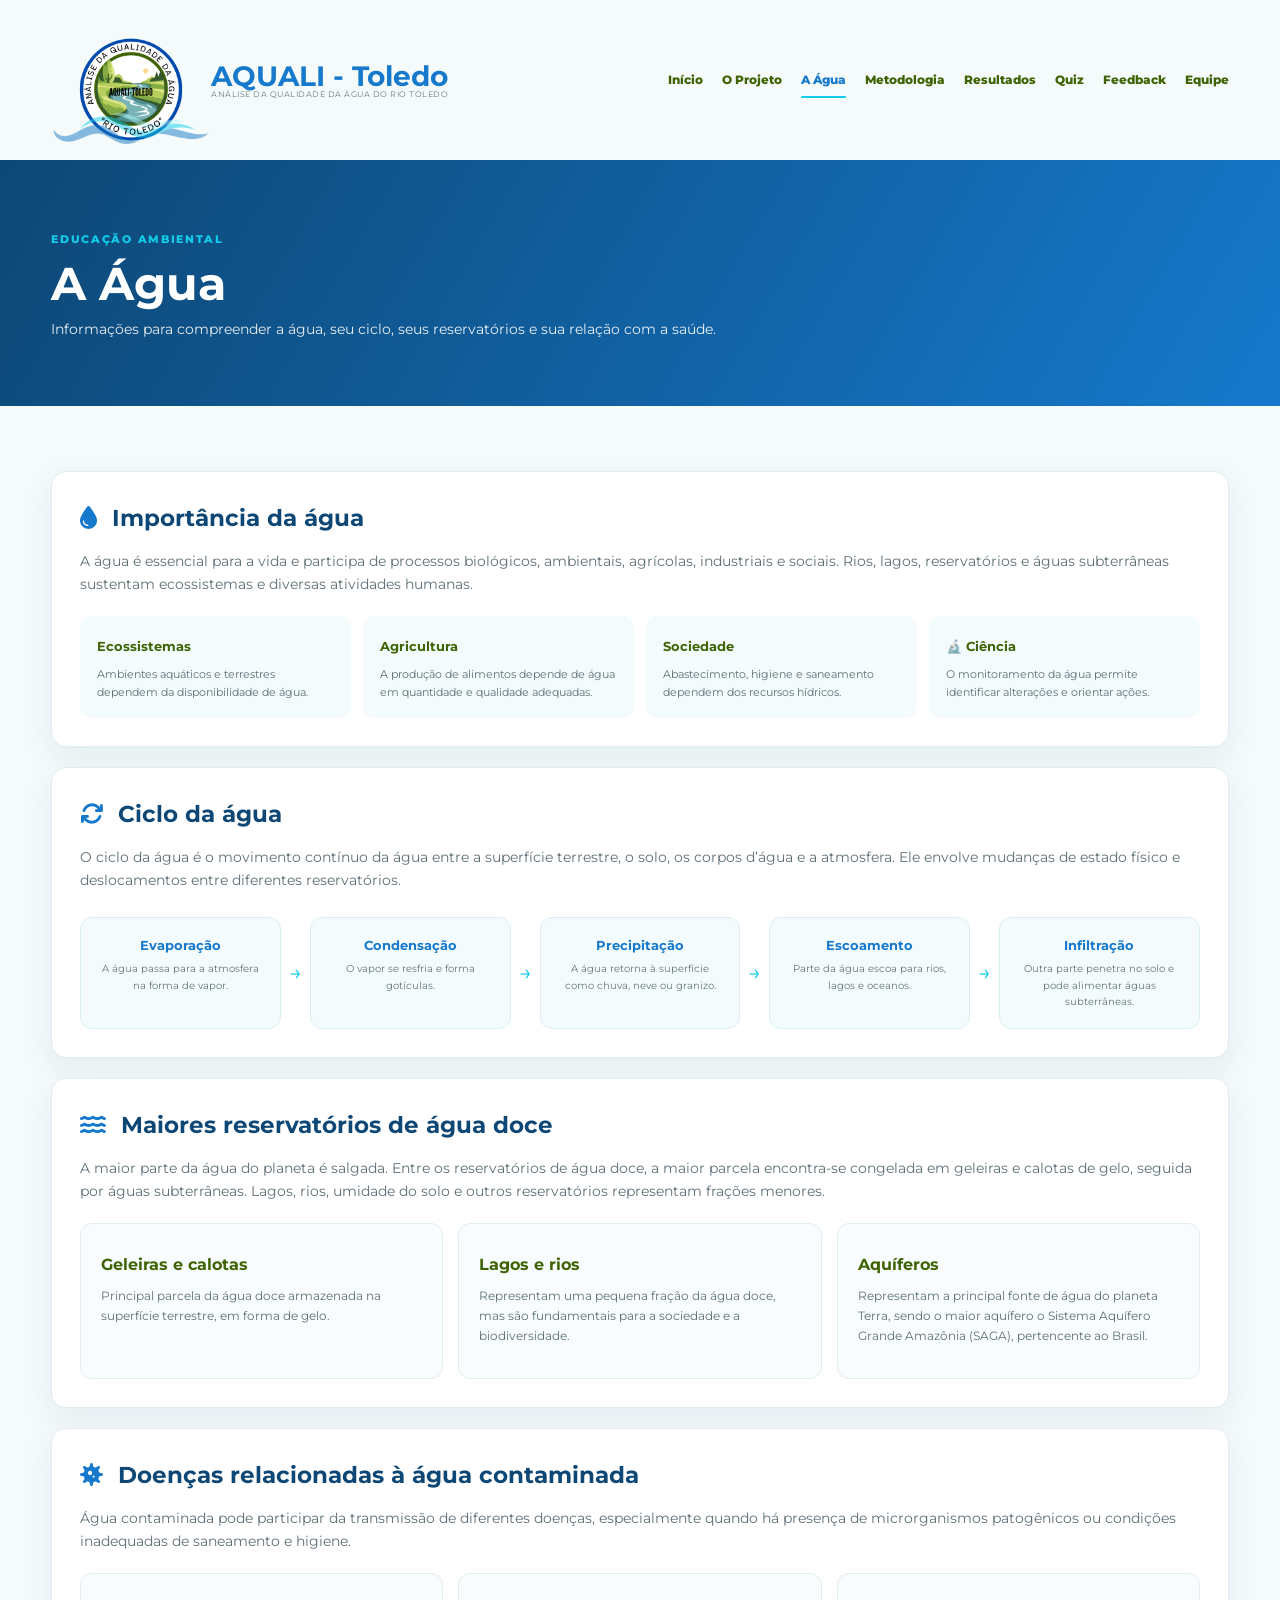
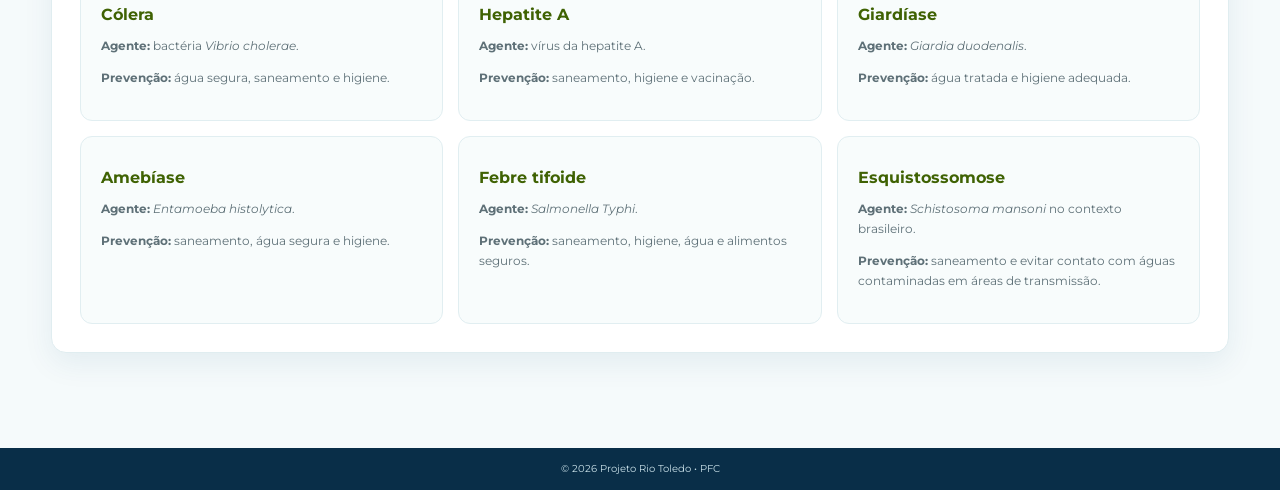
==== agua.html @ f603f65a "chore: Arquivos iniciais" ====
<!DOCTYPE html>
<html lang="pt-BR">
<head>
<meta charset="UTF-8"><meta name="viewport" content="width=device-width, initial-scale=1.0">
<title>A Água | Rio Toledo</title><link rel="stylesheet" href="css/style.css">
<link rel="stylesheet" href="https://cdnjs.cloudflare.com/ajax/libs/font-awesome/6.5.2/css/all.min.css">
</head>
<body>
  <div class="container header-inner">
    <a class="brand" href="index.html" aria-label="Rio Toledo - início">
      <img src="img/AQUALI-TOLEDO (2).png" alt="Logo Rio Toledo" onerror="this.style.display='none'">
      <div class="brand-fallback">
        <strong>AQUALI - Toledo</strong>
        <small>Análise da Qualidade da Água do Rio Toledo</small>
      </div>
    </a>
<nav class="nav"><a href="index.html">Início</a><a href="projeto.html">O Projeto</a><a class="active" href="agua.html">A Água</a><a href="metodologia.html">Metodologia</a><a href="resultados.html">Resultados</a><a href="quiz.html">Quiz</a><a href="feedback.html">Feedback</a><a href="equipe.html">Equipe</a></nav>
</div></header>

<main>
<section class="page-hero"><div class="container"><span class="eyebrow">EDUCAÇÃO AMBIENTAL</span><h1>A Água</h1><p>Informações para compreender a água, seu ciclo, seus reservatórios e sua relação com a saúde.</p></div></section>

<section class="container section content-section">
<article class="content-card" id="importancia">
<h2><i class="fa-solid fa-droplet title-symbol"></i> Importância da água</h2>
<p>A água é essencial para a vida e participa de processos biológicos, ambientais, agrícolas, industriais e sociais. Rios, lagos, reservatórios e águas subterrâneas sustentam ecossistemas e diversas atividades humanas.</p>
<div class="mini-grid"><div><strong> Ecossistemas</strong><p>Ambientes aquáticos e terrestres dependem da disponibilidade de água.</p></div><div><strong> Agricultura</strong><p>A produção de alimentos depende de água em quantidade e qualidade adequadas.</p></div><div><strong> Sociedade</strong><p>Abastecimento, higiene e saneamento dependem dos recursos hídricos.</p></div><div><strong>🔬 Ciência</strong><p>O monitoramento da água permite identificar alterações e orientar ações.</p></div></div>
</article>

<article class="content-card" id="ciclo">
<h2><i class="fa-solid fa-arrows-rotate title-symbol"></i> Ciclo da água</h2>
<p>O ciclo da água é o movimento contínuo da água entre a superfície terrestre, o solo, os corpos d’água e a atmosfera. Ele envolve mudanças de estado físico e deslocamentos entre diferentes reservatórios.</p>
<div class="water-cycle">
<div class="cycle-step"><b>Evaporação</b><small>A água passa para a atmosfera na forma de vapor.</small></div>
<div class="cycle-arrow">→</div>
<div class="cycle-step"><b>Condensação</b><small>O vapor se resfria e forma gotículas.</small></div>
<div class="cycle-arrow">→</div>
<div class="cycle-step"><b>Precipitação</b><small>A água retorna à superfície como chuva, neve ou granizo.</small></div>
<div class="cycle-arrow">→</div>
<div class="cycle-step"><b>Escoamento</b><small>Parte da água escoa para rios, lagos e oceanos.</small></div>
<div class="cycle-arrow">→</div>
<div class="cycle-step"><b>Infiltração</b><small>Outra parte penetra no solo e pode alimentar águas subterrâneas.</small></div>
</div>
</article>

<article class="content-card" id="reservatorios">
<h2><i class="fa-solid fa-water title-symbol"></i> Maiores reservatórios de água doce</h2>
<p>A maior parte da água do planeta é salgada. Entre os reservatórios de água doce, a maior parcela encontra-se congelada em geleiras e calotas de gelo, seguida por águas subterrâneas. Lagos, rios, umidade do solo e outros reservatórios representam frações menores.</p>
<div class="reservoir-grid">
<div class="reservoir"><div class="reservoir-icon"></div><h3>Geleiras e calotas</h3><p>Principal parcela da água doce armazenada na superfície terrestre, em forma de gelo.</p></div>
<div class="reservoir"><div class="reservoir-icon"></div><h3>Lagos e rios</h3><p>Representam uma pequena fração da água doce, mas são fundamentais para a sociedade e a biodiversidade.</p></div>
<div class="reservoir"><div class="reservoir-icon"></div><h3>Aquíferos</h3><p>Representam a principal fonte de água do planeta Terra, sendo o maior aquífero o Sistema Aquífero Grande Amazônia (SAGA), pertencente ao Brasil.</p></div>
</div>
</article>

<article class="content-card" id="doencas">
<h2><i class="fa-solid fa-virus title-symbol"></i> Doenças relacionadas à água contaminada</h2>
<p>Água contaminada pode participar da transmissão de diferentes doenças, especialmente quando há presença de microrganismos patogênicos ou condições inadequadas de saneamento e higiene.</p>
<div class="disease-grid">
<div class="disease"><h3>Cólera</h3><p><b>Agente:</b> bactéria <i>Vibrio cholerae</i>.</p><p><b>Prevenção:</b> água segura, saneamento e higiene.</p></div>
<div class="disease"><h3>Hepatite A</h3><p><b>Agente:</b> vírus da hepatite A.</p><p><b>Prevenção:</b> saneamento, higiene e vacinação.</p></div>
<div class="disease"><h3>Giardíase</h3><p><b>Agente:</b> <i>Giardia duodenalis</i>.</p><p><b>Prevenção:</b> água tratada e higiene adequada.</p></div>
<div class="disease"><h3>Amebíase</h3><p><b>Agente:</b> <i>Entamoeba histolytica</i>.</p><p><b>Prevenção:</b> saneamento, água segura e higiene.</p></div>
<div class="disease"><h3>Febre tifoide</h3><p><b>Agente:</b> <i>Salmonella Typhi</i>.</p><p><b>Prevenção:</b> saneamento, higiene, água e alimentos seguros.</p></div>
<div class="disease"><h3>Esquistossomose</h3><p><b>Agente:</b> <i>Schistosoma mansoni</i> no contexto brasileiro.</p><p><b>Prevenção:</b> saneamento e evitar contato com águas contaminadas em áreas de transmissão.</p></div>
</div>
</article>
</section>
</main>
<footer class="footer"><div class="footer-bottom">© 2026 Projeto Rio Toledo • PFC</div></footer>
<script src="js/script.js"></script>
</body>
</html>
---- css/style.css ----
@import url("https://fonts.googleapis.com/css2?family=Montserrat:wght@400;500;600;700;800&display=swap");

:root {
  --blue: #1679cc;
  --cyan: #11ccea;
  --light: #aef5fd;
  --green: #3f6203;
  --dark: #0d4775;
  --text: #263b44;
  --muted: #66777e;
  --bg: #f5fafb;
  --white: #fff;
  --shadow: 0 10px 30px rgba(13, 71, 117, 0.08);
}
* {
  box-sizing: border-box;
  margin: 0;
  padding: 0;
}
html {
  scroll-behavior: smooth;
}
body {
  font-family: Montserrat, Arial, sans-serif;
  color: var(--text);
  background: var(--bg);
  line-height: 1.65;
}
a {
  text-decoration: none;
  color: inherit;
}
button,
input,
textarea {
  font: inherit;
}
img {
  max-width: 100%;
  display: block;
}
.container {
  width: min(1180px, 92%);
  margin: auto;
}
.header {
  position: sticky;
  top: 0;
  z-index: 1000;
  background: rgba(255, 255, 255, 0.97);
  backdrop-filter: blur(10px);
  border-bottom: 1px solid #e2edf0;
}
.header-inner {
  min-height: 150px;
  display: flex;
  align-items: center;
  gap: 25px;
}
.brand {
  display: flex;
  align-items: center;
  min-width: 280px;
  color: var(--dark);
}
.brand img {
  width: 160px;
  max-height: 170px;
  object-fit: contain;
}
.brand-fallback {
  display: flex;
  flex-direction: column;
  line-height: 1;
}
.brand-pfc {
  font-size: 10px;
  color: var(--green);
  font-weight: 800;
}
.brand-fallback strong {
  font-size: 28px;
  color: var(--blue);
}
.brand-fallback small {
  font-size: 8px;
  text-transform: uppercase;
  color: #6a7a80;
  letter-spacing: 0.5px;
}
.nav {
  margin-left: auto;
  display: flex;
  gap: 19px;
  align-items: center;
}
.nav a {
  font-size: 12px;
  font-weight: 800;
  color: var(--green);
  padding: 8px 0;
  position: relative;
}
.nav a:hover,
.nav a.active {
  color: var(--blue);
}
.nav a.active:after {
  content: "";
  position: absolute;
  left: 0;
  right: 0;
  bottom: 0;
  height: 2px;
  background: var(--cyan);
  border-radius: 4px;
}
.menu-toggle {
  display: none;
  margin-left: auto;
  border: 0;
  background: var(--light);
  color: var(--blue);
  width: 42px;
  height: 42px;
  border-radius: 10px;
  cursor: pointer;
}
.hero {
  min-height: 570px;
  position: relative;
  background: url("../img/rio-toledo.jpg") center/cover no-repeat;
  overflow: hidden;
}
.hero-overlay {
  position: absolute;
  inset: 0;
  background: linear-gradient(
    90deg,
    rgba(22, 121, 204),
    rgba(7, 75, 105, 0.52),
    rgba(10, 60, 75, 0.12)
  );
}
.hero:after {
  content: "";
  position: absolute;
  left: -5%;
  bottom: -80px;
  width: 110%;
  height: 135px;
  background: var(--bg);
  border-radius: 50% 50% 0 0;
}
.hero-inner {
  min-height: 570px;
  position: relative;
  z-index: 2;
  display: flex;
  align-items: center;
  justify-content: space-between;
  gap: 30px;
}
.hero-copy {
  max-width: 670px;
  color: #fff;
}
.eyebrow {
  display: inline-block;
  font-size: 11px;
  font-weight: 800;
  letter-spacing: 1.7px;
  color: var(--cyan);
}
.hero-copy h1 {
  font-size: 50px;
  line-height: 1.08;
  margin: 14px 0 18px;
}
.hero-copy h1 em {
  display: block;
  color: var(--cyan);
  font-size: 70px;
  font-style: italic;
}
.hero-copy p {
  font-size: 15px;
  max-width: 600px;
  margin-bottom: 25px;
}
.hero-actions {
  display: flex;
  gap: 12px;
  flex-wrap: wrap;
}
.btn {
  display: inline-flex;
  align-items: center;
  justify-content: center;
  gap: 9px;
  border: 0;
  border-radius: 25px;
  padding: 13px 20px;
  font-size: 12px;
  font-weight: 800;
  cursor: pointer;
  transition: 0.25s;
}
.btn:hover {
  transform: translateY(-2px);
}
.btn-primary {
  background: var(--blue);
  color: #fff;
}
.btn-green {
  background: var(--green);
  color: #fff;
}
.btn-light {
  background: #fff;
  color: var(--dark);
}
.hero-badges {
  display: flex;
  gap: 12px;
}
.hero-badge {
  width: 125px;
  height: 150px;
  border: 1px solid rgba(255, 255, 255, 0.3);
  background: rgba(22, 121, 204, 0.55);
  backdrop-filter: blur(5px);
  border-radius: 70px 70px 35px 35px;
  color: #fff;
  display: flex;
  flex-direction: column;
  align-items: center;
  justify-content: center;
  text-align: center;
}
.hero-badge i {
  font-size: 25px;
  background: rgba(255, 255, 255, 0.16);
  width: 50px;
  height: 50px;
  border-radius: 50%;
  display: flex;
  align-items: center;
  justify-content: center;
  margin-bottom: 8px;
}
.hero-badge b {
  font-size: 11px;
}
.hero-badge span {
  font-size: 9px;
  opacity: 0.85;
}
.section {
  padding: 65px 0;
}
.section-heading {
  max-width: 760px;
  margin-bottom: 30px;
}
.section-heading h2,
.quiz-promo h2,
.feedback-promo h2 {
  font-size: 34px;
  color: var(--dark);
  line-height: 1.15;
  margin: 7px 0 10px;
}
.section-heading p,
.quiz-promo p,
.feedback-promo p {
  color: var(--muted);
  font-size: 14px;
}
.feature-grid {
  display: grid;
  grid-template-columns: repeat(4, 1fr);
  gap: 16px;
}
.feature-card {
  background: #fff;
  border: 1px solid #e0edf0;
  border-radius: 15px;
  padding: 25px 18px;
  box-shadow: var(--shadow);
  transition: 0.25s;
}
.feature-card:hover {
  transform: translateY(-5px);
  border-color: var(--cyan);
}
.icon-circle {
  width: 58px;
  height: 58px;
  border-radius: 50%;
  display: flex;
  align-items: center;
  justify-content: center;
  font-size: 23px;
  margin-bottom: 15px;
}
.icon-circle.blue {
  background: #e6f4ff;
  color: var(--blue);
}
.icon-circle.cyan {
  background: var(--light);
  color: var(--blue);
}
.icon-circle.green {
  background: #edf6df;
  color: var(--green);
}
.feature-card h3 {
  font-size: 15px;
  color: var(--green);
  margin-bottom: 8px;
}
.feature-card p {
  font-size: 12px;
  color: var(--muted);
  min-height: 60px;
}
.feature-card span {
  display: inline-block;
  margin-top: 12px;
  color: var(--blue);
  font-size: 11px;
  font-weight: 800;
}
.project-strip {
  background: linear-gradient(120deg, var(--dark), var(--blue));
  color: #fff;
  padding: 55px 0;
}
.strip-grid {
  display: grid;
  grid-template-columns: 2fr repeat(3, 1fr);
  gap: 20px;
  align-items: center;
}
.strip-grid h2 {
  font-size: 30px;
  line-height: 1.2;
  margin: 7px 0 12px;
}
.strip-grid p {
  font-size: 13px;
  opacity: 0.9;
  margin-bottom: 20px;
}
.strip-stat {
  text-align: center;
  padding: 20px;
  border-left: 1px solid rgba(255, 255, 255, 0.18);
}
.strip-stat i {
  display: block;
  font-size: 23px;
  color: var(--cyan);
  margin-bottom: 7px;
}
.strip-stat strong {
  display: block;
  font-size: 30px;
}
.strip-stat span {
  font-size: 11px;
  opacity: 0.85;
}
.quiz-promo,
.feedback-promo {
  display: flex;
  align-items: center;
  justify-content: space-between;
  gap: 25px;
}
.green-text {
  color: var(--green);
}
.feedback-promo {
  background: #fff;
  margin-top: 20px;
  margin-bottom: 65px;
  padding: 28px;
  border-radius: 18px;
  box-shadow: var(--shadow);
  border: 1px solid #e0edf0;
}
.feedback-art {
  width: 75px;
  height: 75px;
  flex: none;
  border-radius: 50%;
  background: var(--light);
  color: var(--blue);
  display: flex;
  align-items: center;
  justify-content: center;
  font-size: 28px;
}
.footer {
  background: #0b3858;
  color: #fff;
  margin-top: 30px;
}
.footer-grid {
  display: grid;
  grid-template-columns: 2fr 1fr 1fr;
  gap: 30px;
  padding: 45px 0;
}
.footer-grid strong {
  display: block;
  margin-bottom: 8px;
  color: var(--cyan);
}
.footer-grid p,
.footer-grid a {
  display: block;
  color: #d5e7ee;
  font-size: 12px;
  margin-bottom: 5px;
}
.footer-grid a:hover {
  color: #fff;
}
.footer-bottom {
  text-align: center;
  background: rgba(0, 0, 0, 0.18);
  padding: 13px;
  font-size: 10px;
  color: #c9e0e8;
}
.page-hero {
  background: linear-gradient(120deg, var(--dark), var(--blue));
  color: #fff;
  padding: 65px 0;
}
.page-hero h1 {
  font-size: 46px;
  line-height: 1.1;
  margin: 8px 0;
}
.page-hero p {
  max-width: 700px;
  font-size: 14px;
  opacity: 0.9;
}
.content-section {
  display: grid;
  gap: 20px;
}
.content-card {
  background: #fff;
  border: 1px solid #e0edf0;
  border-radius: 15px;
  padding: 28px;
  box-shadow: var(--shadow);
}
.content-card h2 {
  color: var(--dark);
  font-size: 23px;
  margin-bottom: 12px;
}
.content-card p {
  color: #5e7077;
  font-size: 14px;
  margin-bottom: 12px;
}
.content-card ul {
  color: #5e7077;
}
.title-symbol {
  color: var(--blue);
  margin-right: 8px;
}
.check-list {
  list-style: none;
  display: grid;
  gap: 9px;
  padding: 0;
}
.check-list li:before {
  content: "✓";
  color: var(--green);
  font-weight: 900;
  margin-right: 9px;
}
.mini-grid {
  display: grid;
  grid-template-columns: repeat(4, 1fr);
  gap: 12px;
  margin-top: 20px;
}
.mini-grid > div {
  background: #f3fbfc;
  padding: 17px;
  border-radius: 12px;
}
.mini-grid strong {
  color: var(--green);
  font-size: 13px;
}
.mini-grid p {
  font-size: 11px;
  margin: 5px 0 0;
}
.water-cycle {
  display: flex;
  align-items: stretch;
  gap: 8px;
  flex-wrap: wrap;
  margin-top: 25px;
}
.cycle-step {
  flex: 1 1 150px;
  background: #f3fbfc;
  border: 1px solid #d9eff4;
  border-radius: 12px;
  padding: 17px;
  text-align: center;
}
.cycle-step span {
  display: block;
  font-size: 28px;
  margin-bottom: 5px;
}
.cycle-step b {
  display: block;
  color: var(--blue);
  font-size: 13px;
}
.cycle-step small {
  display: block;
  color: var(--muted);
  font-size: 10px;
  margin-top: 5px;
}
.cycle-arrow {
  display: flex;
  align-items: center;
  color: var(--cyan);
  font-size: 22px;
}
.reservoir-grid,
.disease-grid {
  display: grid;
  grid-template-columns: repeat(3, 1fr);
  gap: 15px;
  margin-top: 20px;
}
.reservoir,
.disease {
  background: #f8fcfc;
  border: 1px solid #e1eef1;
  border-radius: 12px;
  padding: 20px;
}
.reservoir-icon {
  font-size: 32px;
}
.reservoir h3,
.disease h3 {
  color: var(--green);
  font-size: 16px;
  margin: 8px 0;
}
.reservoir p,
.disease p {
  font-size: 12px;
}
.timeline {
  display: grid;
  gap: 16px;
}
.timeline-item {
  display: grid;
  grid-template-columns: 58px 1fr;
  gap: 16px;
  align-items: start;
  padding: 20px;
  background: #fff;
  border: 1px solid #e0edf0;
  border-radius: 14px;
  box-shadow: var(--shadow);
}
.timeline-item > span {
  width: 48px;
  height: 48px;
  border-radius: 50%;
  display: flex;
  align-items: center;
  justify-content: center;
  background: var(--light);
  color: var(--blue);
  font-weight: 900;
}
.timeline-item h2 {
  font-size: 18px;
  color: var(--dark);
  margin-bottom: 4px;
}
.timeline-item p {
  font-size: 13px;
  color: var(--muted);
}
.notice {
  margin-top: 20px;
  background: #effbfe;
  border-left: 4px solid var(--cyan);
  padding: 15px;
  display: flex;
  gap: 12px;
}
.notice i {
  color: var(--blue);
  margin-top: 4px;
}
.notice p {
  font-size: 12px;
  color: #526870;
}
.result-cards {
  display: grid;
  grid-template-columns: repeat(3, 1fr);
  gap: 16px;
  margin-bottom: 25px;
}
.result-cards > div {
  text-align: center;
  background: #fff;
  border: 1px solid #e0edf0;
  padding: 25px;
  border-radius: 14px;
}
.result-cards i {
  display: block;
  color: var(--blue);
  font-size: 25px;
  margin-bottom: 8px;
}
.result-cards strong {
  display: block;
  color: var(--dark);
  font-size: 32px;
}
.result-cards span {
  font-size: 11px;
  color: var(--muted);
}
.placeholder-chart {
  min-height: 220px;
  border: 2px dashed #bfe6ef;
  border-radius: 15px;
  background: #f7fdfe;
  display: flex;
  flex-direction: column;
  align-items: center;
  justify-content: center;
  color: var(--muted);
  text-align: center;
  margin-top: 20px;
}
.placeholder-chart i {
  font-size: 38px;
  color: var(--cyan);
  margin-bottom: 8px;
}
.placeholder-chart h3 {
  color: var(--dark);
}
.team-grid {
  display: grid;
  grid-template-columns: repeat(3, 1fr);
  gap: 18px;
}
.person-card {
  text-align: center;
  background: #fff;
  border: 1px solid #e0edf0;
  border-radius: 15px;
  padding: 30px;
  box-shadow: var(--shadow);
}
.person-icon {
  width: 70px;
  height: 70px;
  border-radius: 50%;
  margin: 0 auto 14px;
  background: var(--light);
  color: var(--blue);
  display: flex;
  align-items: center;
  justify-content: center;
  font-size: 27px;
}
.person-card h3 {
  color: var(--dark);
  font-size: 16px;
}
.person-card p {
  font-size: 13px;
  color: var(--muted);
}
.person-card small {
  color: var(--green);
  font-weight: 700;
}
.feedback-layout {
  display: grid;
  grid-template-columns: 1fr 1fr;
  gap: 25px;
  padding: 55px 0;
}
.feedback-layout label {
  display: block;
  font-size: 12px;
  font-weight: 800;
  color: var(--green);
  margin: 14px 0 6px;
}
.feedback-layout input,
.feedback-layout textarea {
  width: 100%;
  border: 1px solid #d7e6ea;
  border-radius: 10px;
  padding: 13px;
  outline: none;
}
.feedback-layout textarea {
  min-height: 150px;
  resize: vertical;
}
.rating-input {
  display: flex;
  gap: 5px;
}
.rating-input button {
  border: 0;
  background: transparent;
  color: #c8d4d8;
  font-size: 34px;
  cursor: pointer;
}
.rating-input button.selected {
  color: #f2b63d;
}
.form-status {
  font-size: 12px;
  font-weight: 700;
  margin-top: 12px;
}
.form-status.success {
  color: var(--green);
}
.form-status.error {
  color: #b03b3b;
}
.rating-summary {
  text-align: center;
}
.big-rating {
  display: flex;
  align-items: end;
  justify-content: center;
  color: var(--blue);
  margin-top: 12px;
}
.big-rating strong {
  font-size: 50px;
  line-height: 1;
}
.big-rating span {
  margin-bottom: 7px;
}
.stars {
  color: #f2b63d;
  letter-spacing: 2px;
  font-size: 23px;
}
.feedback-list {
  display: grid;
  gap: 10px;
}
.feedback-item {
  background: #f7fbfc;
  border-radius: 10px;
  padding: 13px;
}
.feedback-item-top {
  display: flex;
  justify-content: space-between;
  gap: 10px;
}
.feedback-item strong {
  color: var(--dark);
  font-size: 12px;
}
.stars-small {
  color: #f2b63d;
  font-size: 12px;
}
.feedback-item p {
  font-size: 11px !important;
  margin: 5px 0 !important;
}
.feedback-item small {
  font-size: 9px;
  color: #8a999e;
}
.muted {
  color: var(--muted);
  font-size: 12px;
}

@media (max-width: 1050px) {
  .nav {
    gap: 12px;
  }
  .nav a {
    font-size: 10px;
  }
  .brand {
    min-width: 220px;
  }
  .brand img {
    width: 210px;
  }
  .hero-copy h1 {
    font-size: 42px;
  }
  .hero-copy h1 em {
    font-size: 58px;
  }
}
@media (max-width: 900px) {
  .header-inner {
    min-height: 76px;
  }
  .menu-toggle {
    display: block;
  }
  .nav {
    display: none;
    position: absolute;
    left: 0;
    right: 0;
    top: 76px;
    background: #fff;
    padding: 15px 4%;
    border-bottom: 1px solid #ddd;
    flex-direction: column;
    align-items: flex-start;
  }
  .nav.open {
    display: flex;
  }
  .brand {
    min-width: auto;
  }
  .brand img {
    width: 190px;
  }
  .brand-fallback strong {
    font-size: 23px;
  }
  .hero-inner {
    min-height: 570px;
    align-items: flex-start;
    padding-top: 100px;
  }
  .hero-badges {
    display: none;
  }
  .feature-grid {
    grid-template-columns: repeat(2, 1fr);
  }
  .strip-grid {
    grid-template-columns: 1fr 1fr;
  }
  .strip-grid > div:first-child {
    grid-column: 1/-1;
  }
  .mini-grid {
    grid-template-columns: repeat(2, 1fr);
  }
  .reservoir-grid,
  .disease-grid {
    grid-template-columns: 1fr 1fr;
  }
  .team-grid {
    grid-template-columns: 1fr 1fr;
  }
  .feedback-layout {
    grid-template-columns: 1fr;
  }
}
@media (max-width: 600px) {
  .container {
    width: 92%;
  }
  .brand img {
    width: 170px;
  }
  .brand-fallback {
    display: none;
  }
  .hero-copy h1 {
    font-size: 35px;
  }
  .hero-copy h1 em {
    font-size: 47px;
  }
  .hero-copy p {
    font-size: 13px;
  }
  .section {
    padding: 45px 0;
  }
  .section-heading h2,
  .quiz-promo h2,
  .feedback-promo h2 {
    font-size: 28px;
  }
  .feature-grid,
  .strip-grid,
  .mini-grid,
  .reservoir-grid,
  .disease-grid,
  .result-cards,
  .team-grid {
    grid-template-columns: 1fr;
  }
  .quiz-promo,
  .feedback-promo {
    align-items: flex-start;
    flex-direction: column;
  }
  .page-hero h1 {
    font-size: 38px;
  }
  .content-card {
    padding: 20px;
  }
  .cycle-arrow {
    display: none;
  }
  .feedback-item-top {
    flex-direction: column;
    gap: 3px;
  }
  .footer-grid {
    grid-template-columns: 1fr;
  }
}
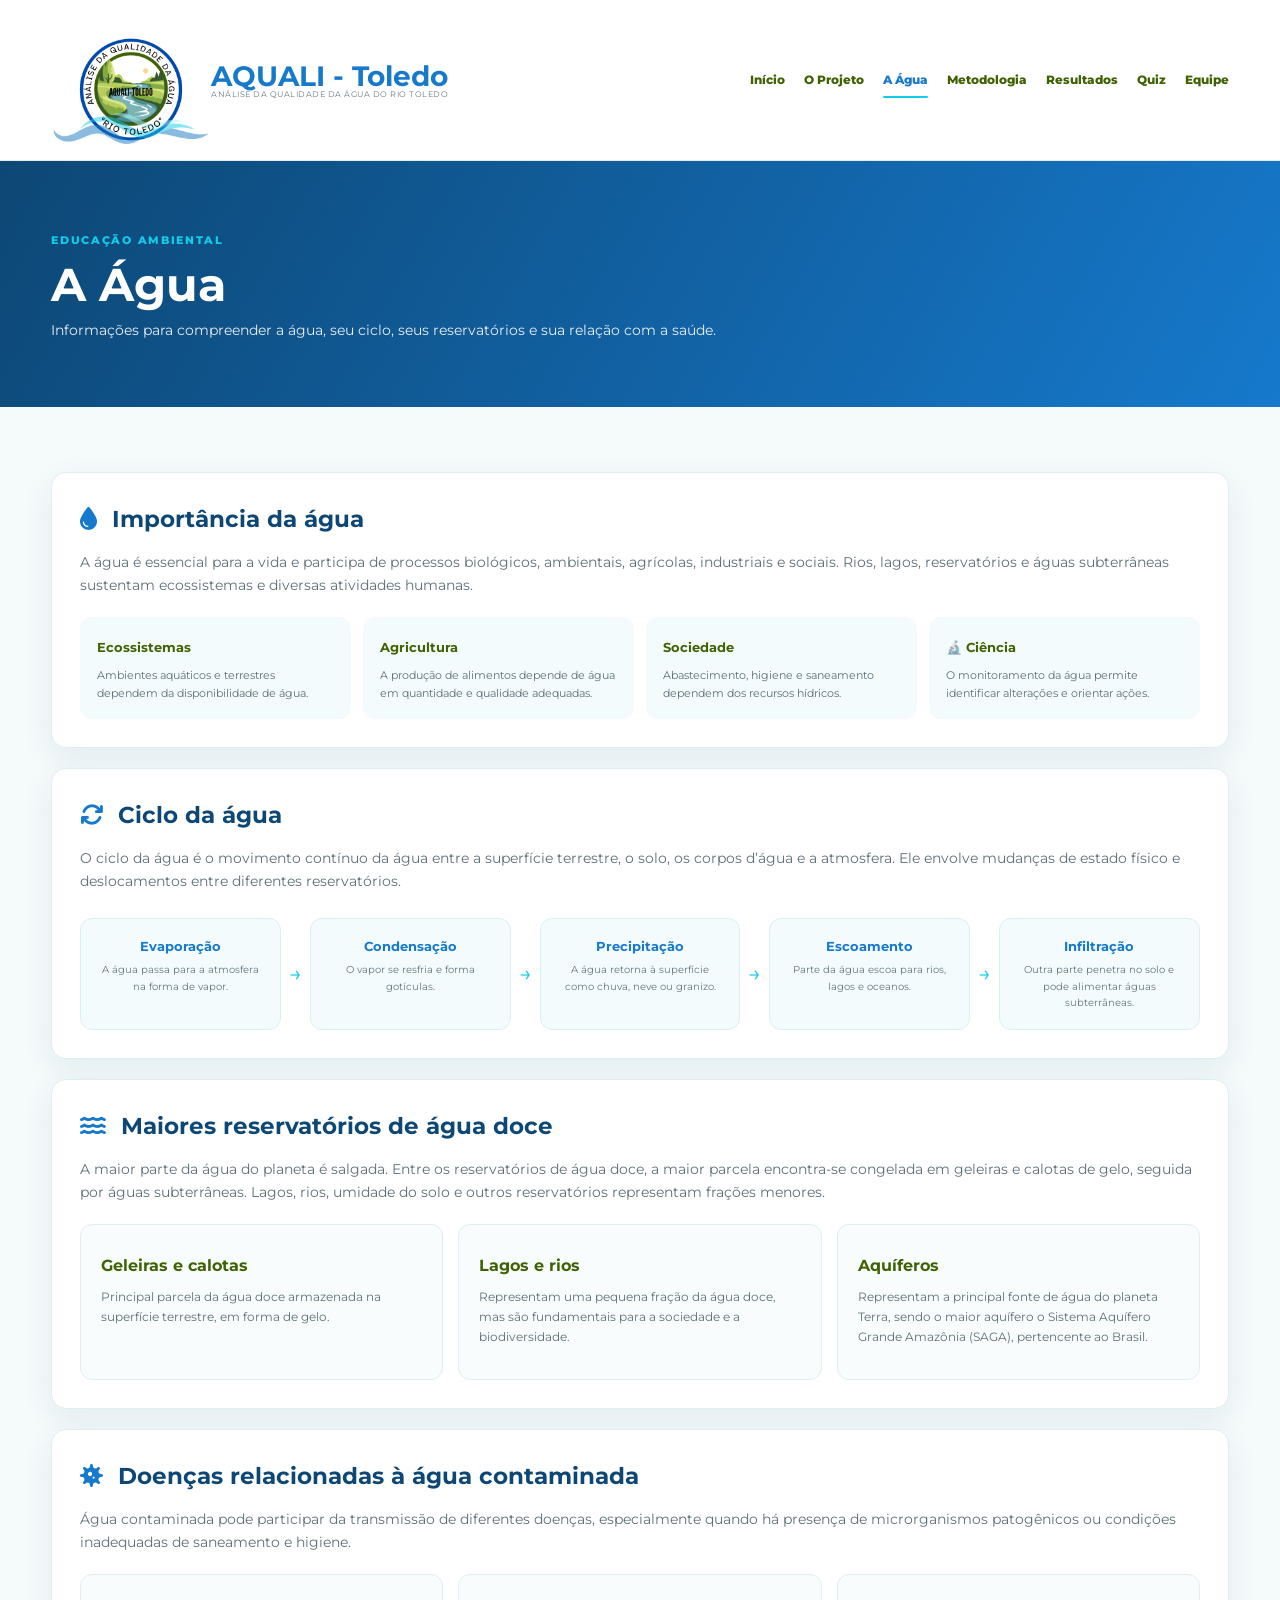
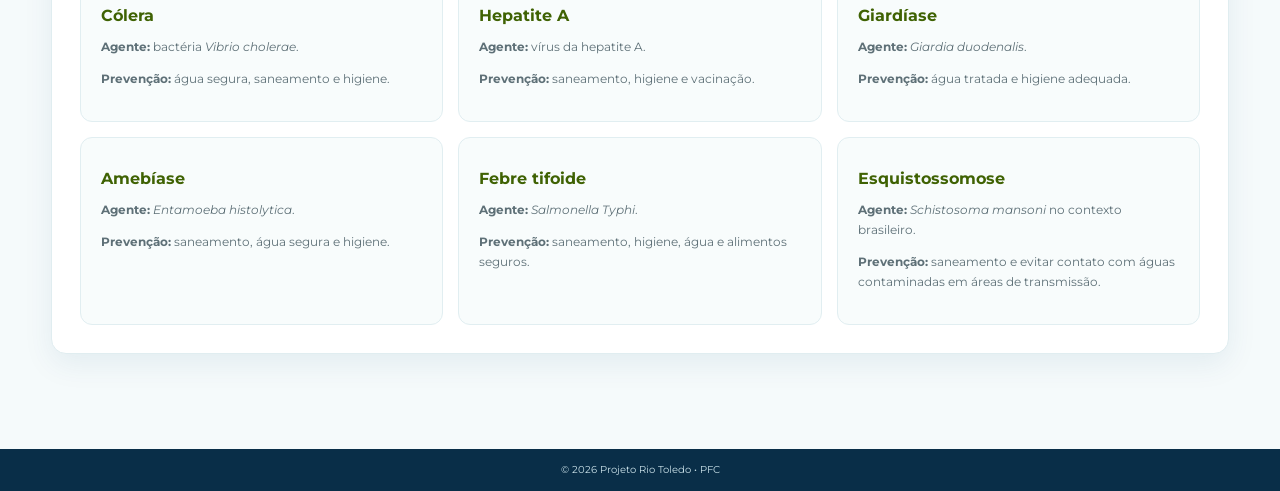
==== commit 78dc75a8: "correçao dos haeaders" ====
--- a/agua.html
+++ b/agua.html
@@ -1,73 +1,237 @@
-<!DOCTYPE html>
+<!doctype html>
 <html lang="pt-BR">
-<head>
-<meta charset="UTF-8"><meta name="viewport" content="width=device-width, initial-scale=1.0">
-<title>A Água | Rio Toledo</title><link rel="stylesheet" href="css/style.css">
-<link rel="stylesheet" href="https://cdnjs.cloudflare.com/ajax/libs/font-awesome/6.5.2/css/all.min.css">
-</head>
-<body>
-  <div class="container header-inner">
-    <a class="brand" href="index.html" aria-label="Rio Toledo - início">
-      <img src="img/AQUALI-TOLEDO (2).png" alt="Logo Rio Toledo" onerror="this.style.display='none'">
-      <div class="brand-fallback">
-        <strong>AQUALI - Toledo</strong>
-        <small>Análise da Qualidade da Água do Rio Toledo</small>
+  <head>
+    <meta charset="UTF-8" />
+    <meta name="viewport" content="width=device-width, initial-scale=1.0" />
+    <title>A Água | Rio Toledo</title>
+    <link rel="stylesheet" href="css/style.css" />
+    <link
+      rel="stylesheet"
+      href="https://cdnjs.cloudflare.com/ajax/libs/font-awesome/6.5.2/css/all.min.css"
+    />
+     <header class="header">
+      <div class="container header-inner">
+        <a class="brand" href="index.html" aria-label="Rio Toledo - início">
+          <img
+            src="img/AQUALI-TOLEDO (2).png"
+            alt="Logo Rio Toledo"
+            onerror="this.style.display = 'none'"
+          />
+          <div class="brand-fallback">
+            <strong>AQUALI - Toledo</strong>
+            <small>Análise da Qualidade da Água do Rio Toledo</small>
+          </div>
+        </a>
+
+        <button class="menu-toggle" aria-label="Abrir menu">
+          <i class="fa-solid fa-bars"></i>
+        </button>
+
+        <nav class="nav" id="mainNav">
+          <a href="index.html">Início</a>
+          <a href="projeto.html">O Projeto</a>
+          <a href="agua.html" class="active">A Água</a>
+          <a href="metodologia.html" >Metodologia</a>
+          <a href="resultados.html">Resultados</a>
+          <a href="quiz.html">Quiz</a>
+          <a href="equipe.html">Equipe</a>
+        </nav>
       </div>
-    </a>
-<nav class="nav"><a href="index.html">Início</a><a href="projeto.html">O Projeto</a><a class="active" href="agua.html">A Água</a><a href="metodologia.html">Metodologia</a><a href="resultados.html">Resultados</a><a href="quiz.html">Quiz</a><a href="feedback.html">Feedback</a><a href="equipe.html">Equipe</a></nav>
-</div></header>
-
-<main>
-<section class="page-hero"><div class="container"><span class="eyebrow">EDUCAÇÃO AMBIENTAL</span><h1>A Água</h1><p>Informações para compreender a água, seu ciclo, seus reservatórios e sua relação com a saúde.</p></div></section>
-
-<section class="container section content-section">
-<article class="content-card" id="importancia">
-<h2><i class="fa-solid fa-droplet title-symbol"></i> Importância da água</h2>
-<p>A água é essencial para a vida e participa de processos biológicos, ambientais, agrícolas, industriais e sociais. Rios, lagos, reservatórios e águas subterrâneas sustentam ecossistemas e diversas atividades humanas.</p>
-<div class="mini-grid"><div><strong> Ecossistemas</strong><p>Ambientes aquáticos e terrestres dependem da disponibilidade de água.</p></div><div><strong> Agricultura</strong><p>A produção de alimentos depende de água em quantidade e qualidade adequadas.</p></div><div><strong> Sociedade</strong><p>Abastecimento, higiene e saneamento dependem dos recursos hídricos.</p></div><div><strong>🔬 Ciência</strong><p>O monitoramento da água permite identificar alterações e orientar ações.</p></div></div>
-</article>
-
-<article class="content-card" id="ciclo">
-<h2><i class="fa-solid fa-arrows-rotate title-symbol"></i> Ciclo da água</h2>
-<p>O ciclo da água é o movimento contínuo da água entre a superfície terrestre, o solo, os corpos d’água e a atmosfera. Ele envolve mudanças de estado físico e deslocamentos entre diferentes reservatórios.</p>
-<div class="water-cycle">
-<div class="cycle-step"><b>Evaporação</b><small>A água passa para a atmosfera na forma de vapor.</small></div>
-<div class="cycle-arrow">→</div>
-<div class="cycle-step"><b>Condensação</b><small>O vapor se resfria e forma gotículas.</small></div>
-<div class="cycle-arrow">→</div>
-<div class="cycle-step"><b>Precipitação</b><small>A água retorna à superfície como chuva, neve ou granizo.</small></div>
-<div class="cycle-arrow">→</div>
-<div class="cycle-step"><b>Escoamento</b><small>Parte da água escoa para rios, lagos e oceanos.</small></div>
-<div class="cycle-arrow">→</div>
-<div class="cycle-step"><b>Infiltração</b><small>Outra parte penetra no solo e pode alimentar águas subterrâneas.</small></div>
-</div>
-</article>
-
-<article class="content-card" id="reservatorios">
-<h2><i class="fa-solid fa-water title-symbol"></i> Maiores reservatórios de água doce</h2>
-<p>A maior parte da água do planeta é salgada. Entre os reservatórios de água doce, a maior parcela encontra-se congelada em geleiras e calotas de gelo, seguida por águas subterrâneas. Lagos, rios, umidade do solo e outros reservatórios representam frações menores.</p>
-<div class="reservoir-grid">
-<div class="reservoir"><div class="reservoir-icon"></div><h3>Geleiras e calotas</h3><p>Principal parcela da água doce armazenada na superfície terrestre, em forma de gelo.</p></div>
-<div class="reservoir"><div class="reservoir-icon"></div><h3>Lagos e rios</h3><p>Representam uma pequena fração da água doce, mas são fundamentais para a sociedade e a biodiversidade.</p></div>
-<div class="reservoir"><div class="reservoir-icon"></div><h3>Aquíferos</h3><p>Representam a principal fonte de água do planeta Terra, sendo o maior aquífero o Sistema Aquífero Grande Amazônia (SAGA), pertencente ao Brasil.</p></div>
-</div>
-</article>
-
-<article class="content-card" id="doencas">
-<h2><i class="fa-solid fa-virus title-symbol"></i> Doenças relacionadas à água contaminada</h2>
-<p>Água contaminada pode participar da transmissão de diferentes doenças, especialmente quando há presença de microrganismos patogênicos ou condições inadequadas de saneamento e higiene.</p>
-<div class="disease-grid">
-<div class="disease"><h3>Cólera</h3><p><b>Agente:</b> bactéria <i>Vibrio cholerae</i>.</p><p><b>Prevenção:</b> água segura, saneamento e higiene.</p></div>
-<div class="disease"><h3>Hepatite A</h3><p><b>Agente:</b> vírus da hepatite A.</p><p><b>Prevenção:</b> saneamento, higiene e vacinação.</p></div>
-<div class="disease"><h3>Giardíase</h3><p><b>Agente:</b> <i>Giardia duodenalis</i>.</p><p><b>Prevenção:</b> água tratada e higiene adequada.</p></div>
-<div class="disease"><h3>Amebíase</h3><p><b>Agente:</b> <i>Entamoeba histolytica</i>.</p><p><b>Prevenção:</b> saneamento, água segura e higiene.</p></div>
-<div class="disease"><h3>Febre tifoide</h3><p><b>Agente:</b> <i>Salmonella Typhi</i>.</p><p><b>Prevenção:</b> saneamento, higiene, água e alimentos seguros.</p></div>
-<div class="disease"><h3>Esquistossomose</h3><p><b>Agente:</b> <i>Schistosoma mansoni</i> no contexto brasileiro.</p><p><b>Prevenção:</b> saneamento e evitar contato com águas contaminadas em áreas de transmissão.</p></div>
-</div>
-</article>
-</section>
-</main>
-<footer class="footer"><div class="footer-bottom">© 2026 Projeto Rio Toledo • PFC</div></footer>
-<script src="js/script.js"></script>
-</body>
+    </header>
+    <main>
+      <section class="page-hero">
+        <div class="container">
+          <span class="eyebrow">EDUCAÇÃO AMBIENTAL</span>
+          <h1>A Água</h1>
+          <p>
+            Informações para compreender a água, seu ciclo, seus reservatórios e
+            sua relação com a saúde.
+          </p>
+        </div>
+      </section>
+
+      <section class="container section content-section">
+        <article class="content-card" id="importancia">
+          <h2>
+            <i class="fa-solid fa-droplet title-symbol"></i> Importância da água
+          </h2>
+          <p>
+            A água é essencial para a vida e participa de processos biológicos,
+            ambientais, agrícolas, industriais e sociais. Rios, lagos,
+            reservatórios e águas subterrâneas sustentam ecossistemas e diversas
+            atividades humanas.
+          </p>
+          <div class="mini-grid">
+            <div>
+              <strong> Ecossistemas</strong>
+              <p>
+                Ambientes aquáticos e terrestres dependem da disponibilidade de
+                água.
+              </p>
+            </div>
+            <div>
+              <strong> Agricultura</strong>
+              <p>
+                A produção de alimentos depende de água em quantidade e
+                qualidade adequadas.
+              </p>
+            </div>
+            <div>
+              <strong> Sociedade</strong>
+              <p>
+                Abastecimento, higiene e saneamento dependem dos recursos
+                hídricos.
+              </p>
+            </div>
+            <div>
+              <strong>🔬 Ciência</strong>
+              <p>
+                O monitoramento da água permite identificar alterações e
+                orientar ações.
+              </p>
+            </div>
+          </div>
+        </article>
+
+        <article class="content-card" id="ciclo">
+          <h2>
+            <i class="fa-solid fa-arrows-rotate title-symbol"></i> Ciclo da água
+          </h2>
+          <p>
+            O ciclo da água é o movimento contínuo da água entre a superfície
+            terrestre, o solo, os corpos d’água e a atmosfera. Ele envolve
+            mudanças de estado físico e deslocamentos entre diferentes
+            reservatórios.
+          </p>
+          <div class="water-cycle">
+            <div class="cycle-step">
+              <b>Evaporação</b
+              ><small>A água passa para a atmosfera na forma de vapor.</small>
+            </div>
+            <div class="cycle-arrow">→</div>
+            <div class="cycle-step">
+              <b>Condensação</b
+              ><small>O vapor se resfria e forma gotículas.</small>
+            </div>
+            <div class="cycle-arrow">→</div>
+            <div class="cycle-step">
+              <b>Precipitação</b
+              ><small
+                >A água retorna à superfície como chuva, neve ou granizo.</small
+              >
+            </div>
+            <div class="cycle-arrow">→</div>
+            <div class="cycle-step">
+              <b>Escoamento</b
+              ><small>Parte da água escoa para rios, lagos e oceanos.</small>
+            </div>
+            <div class="cycle-arrow">→</div>
+            <div class="cycle-step">
+              <b>Infiltração</b
+              ><small
+                >Outra parte penetra no solo e pode alimentar águas
+                subterrâneas.</small
+              >
+            </div>
+          </div>
+        </article>
+
+        <article class="content-card" id="reservatorios">
+          <h2>
+            <i class="fa-solid fa-water title-symbol"></i> Maiores reservatórios
+            de água doce
+          </h2>
+          <p>
+            A maior parte da água do planeta é salgada. Entre os reservatórios
+            de água doce, a maior parcela encontra-se congelada em geleiras e
+            calotas de gelo, seguida por águas subterrâneas. Lagos, rios,
+            umidade do solo e outros reservatórios representam frações menores.
+          </p>
+          <div class="reservoir-grid">
+            <div class="reservoir">
+              <div class="reservoir-icon"></div>
+              <h3>Geleiras e calotas</h3>
+              <p>
+                Principal parcela da água doce armazenada na superfície
+                terrestre, em forma de gelo.
+              </p>
+            </div>
+            <div class="reservoir">
+              <div class="reservoir-icon"></div>
+              <h3>Lagos e rios</h3>
+              <p>
+                Representam uma pequena fração da água doce, mas são
+                fundamentais para a sociedade e a biodiversidade.
+              </p>
+            </div>
+            <div class="reservoir">
+              <div class="reservoir-icon"></div>
+              <h3>Aquíferos</h3>
+              <p>
+                Representam a principal fonte de água do planeta Terra, sendo o
+                maior aquífero o Sistema Aquífero Grande Amazônia (SAGA),
+                pertencente ao Brasil.
+              </p>
+            </div>
+          </div>
+        </article>
+
+        <article class="content-card" id="doencas">
+          <h2>
+            <i class="fa-solid fa-virus title-symbol"></i> Doenças relacionadas
+            à água contaminada
+          </h2>
+          <p>
+            Água contaminada pode participar da transmissão de diferentes
+            doenças, especialmente quando há presença de microrganismos
+            patogênicos ou condições inadequadas de saneamento e higiene.
+          </p>
+          <div class="disease-grid">
+            <div class="disease">
+              <h3>Cólera</h3>
+              <p><b>Agente:</b> bactéria <i>Vibrio cholerae</i>.</p>
+              <p><b>Prevenção:</b> água segura, saneamento e higiene.</p>
+            </div>
+            <div class="disease">
+              <h3>Hepatite A</h3>
+              <p><b>Agente:</b> vírus da hepatite A.</p>
+              <p><b>Prevenção:</b> saneamento, higiene e vacinação.</p>
+            </div>
+            <div class="disease">
+              <h3>Giardíase</h3>
+              <p><b>Agente:</b> <i>Giardia duodenalis</i>.</p>
+              <p><b>Prevenção:</b> água tratada e higiene adequada.</p>
+            </div>
+            <div class="disease">
+              <h3>Amebíase</h3>
+              <p><b>Agente:</b> <i>Entamoeba histolytica</i>.</p>
+              <p><b>Prevenção:</b> saneamento, água segura e higiene.</p>
+            </div>
+            <div class="disease">
+              <h3>Febre tifoide</h3>
+              <p><b>Agente:</b> <i>Salmonella Typhi</i>.</p>
+              <p>
+                <b>Prevenção:</b> saneamento, higiene, água e alimentos seguros.
+              </p>
+            </div>
+            <div class="disease">
+              <h3>Esquistossomose</h3>
+              <p>
+                <b>Agente:</b> <i>Schistosoma mansoni</i> no contexto
+                brasileiro.
+              </p>
+              <p>
+                <b>Prevenção:</b> saneamento e evitar contato com águas
+                contaminadas em áreas de transmissão.
+              </p>
+            </div>
+          </div>
+        </article>
+      </section>
+    </main>
+    <footer class="footer">
+      <div class="footer-bottom">© 2026 Projeto Rio Toledo • PFC</div>
+    </footer>
+    <script src="js/script.js"></script>
+  </body>
 </html>
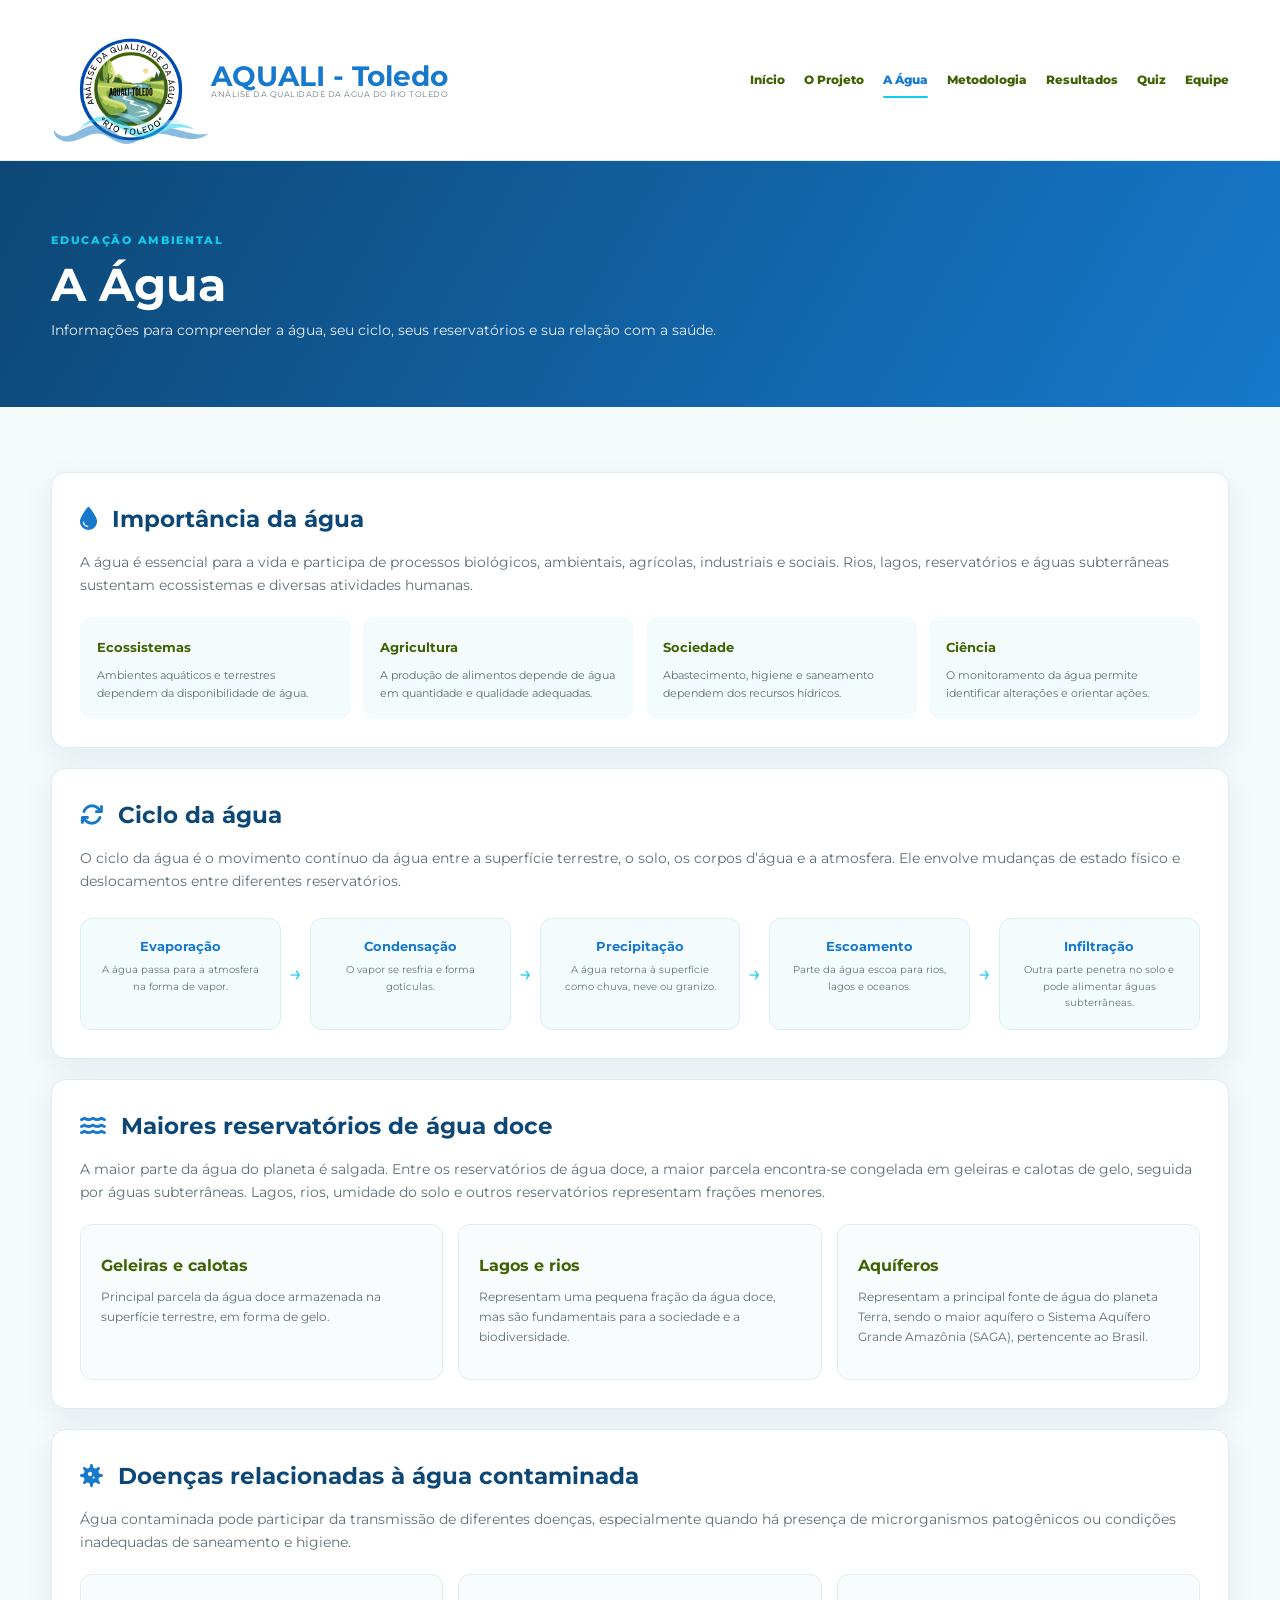
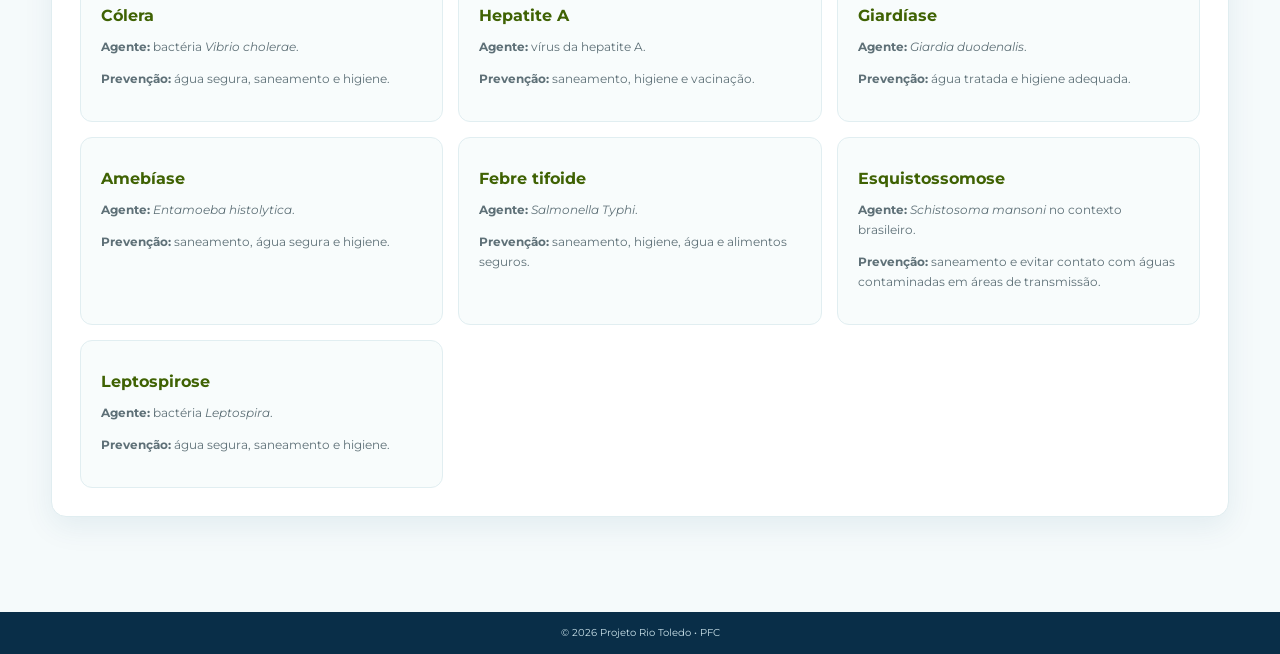
==== commit 7429b9f3: "feat: varias correcoes" ====
--- a/agua.html
+++ b/agua.html
@@ -84,7 +84,7 @@
               </p>
             </div>
             <div>
-              <strong>🔬 Ciência</strong>
+              <strong> Ciência</strong>
               <p>
                 O monitoramento da água permite identificar alterações e
                 orientar ações.
@@ -224,6 +224,11 @@
                 <b>Prevenção:</b> saneamento e evitar contato com águas
                 contaminadas em áreas de transmissão.
               </p>
+            </div>
+                        <div class="disease">
+              <h3>Leptospirose</h3>
+              <p><b>Agente:</b> bactéria <i>Leptospira</i>.</p>
+              <p><b>Prevenção:</b> água segura, saneamento e higiene.</p>
             </div>
           </div>
         </article>
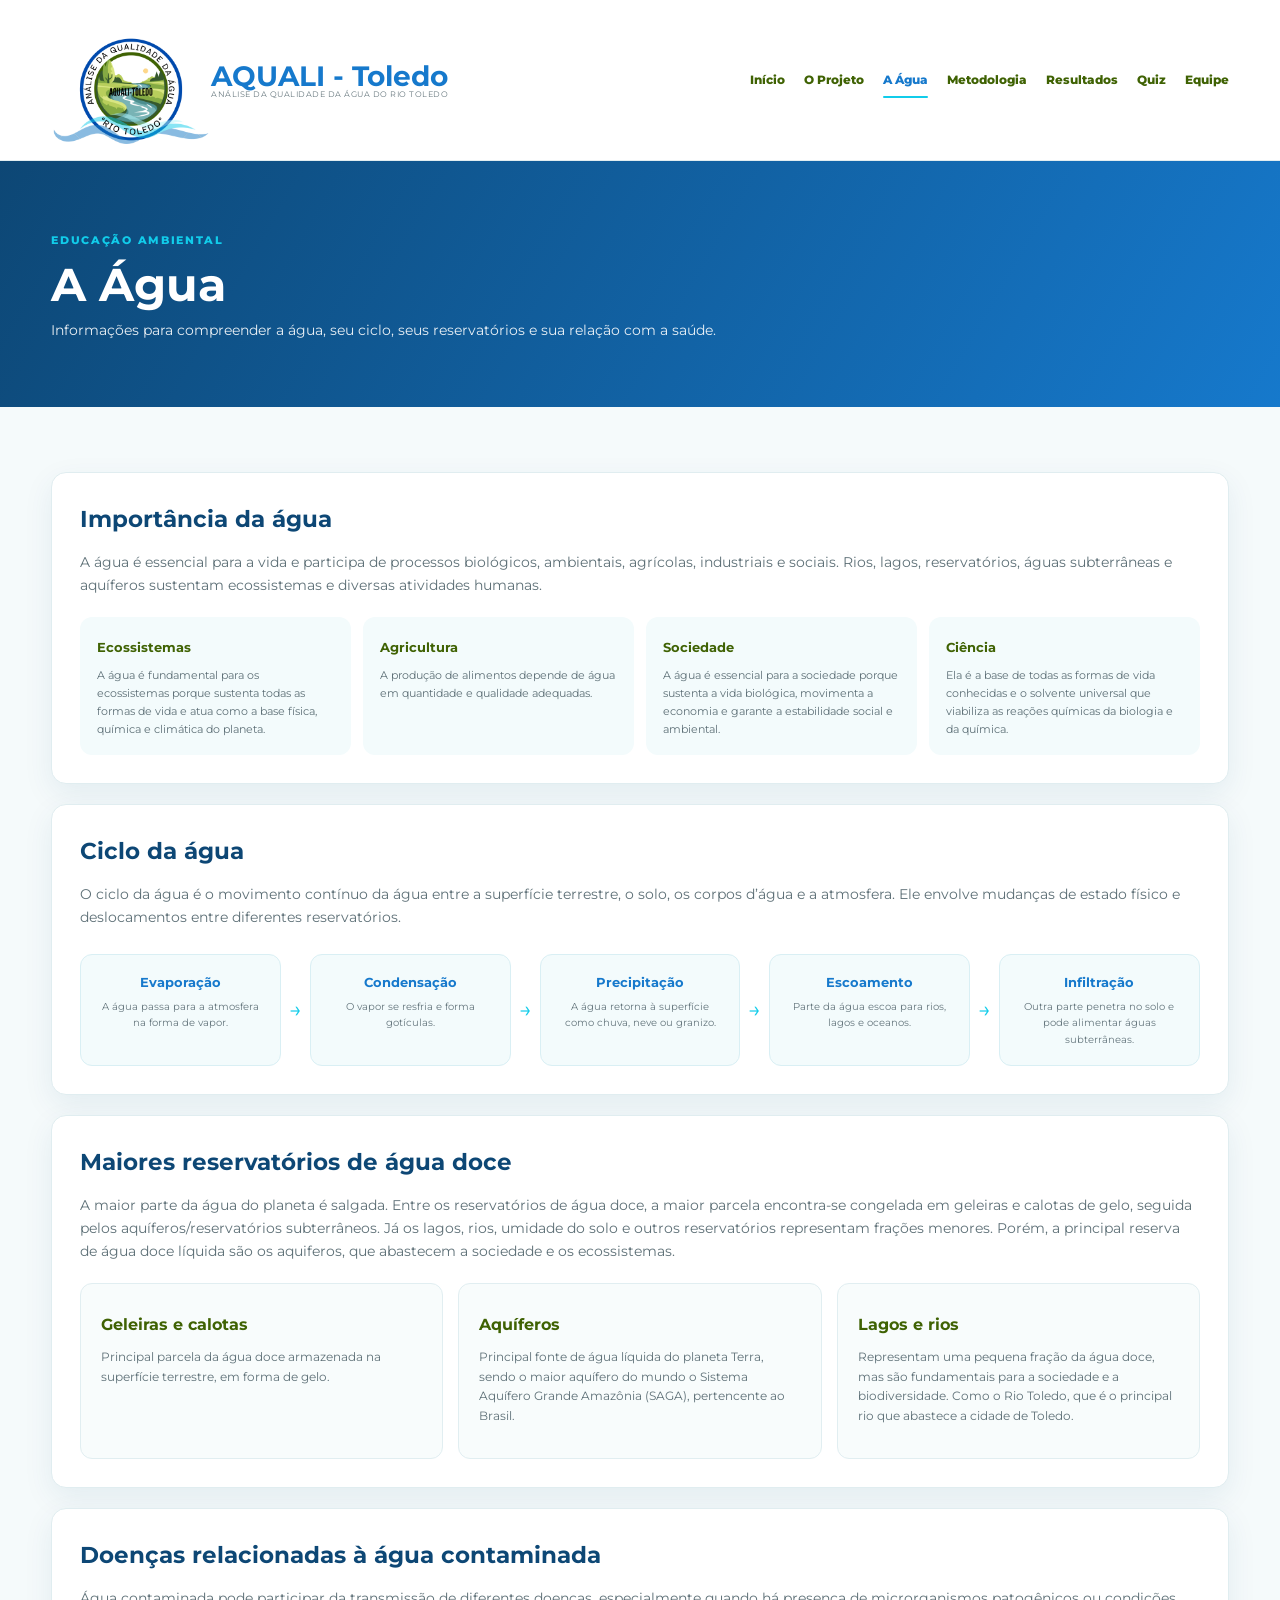
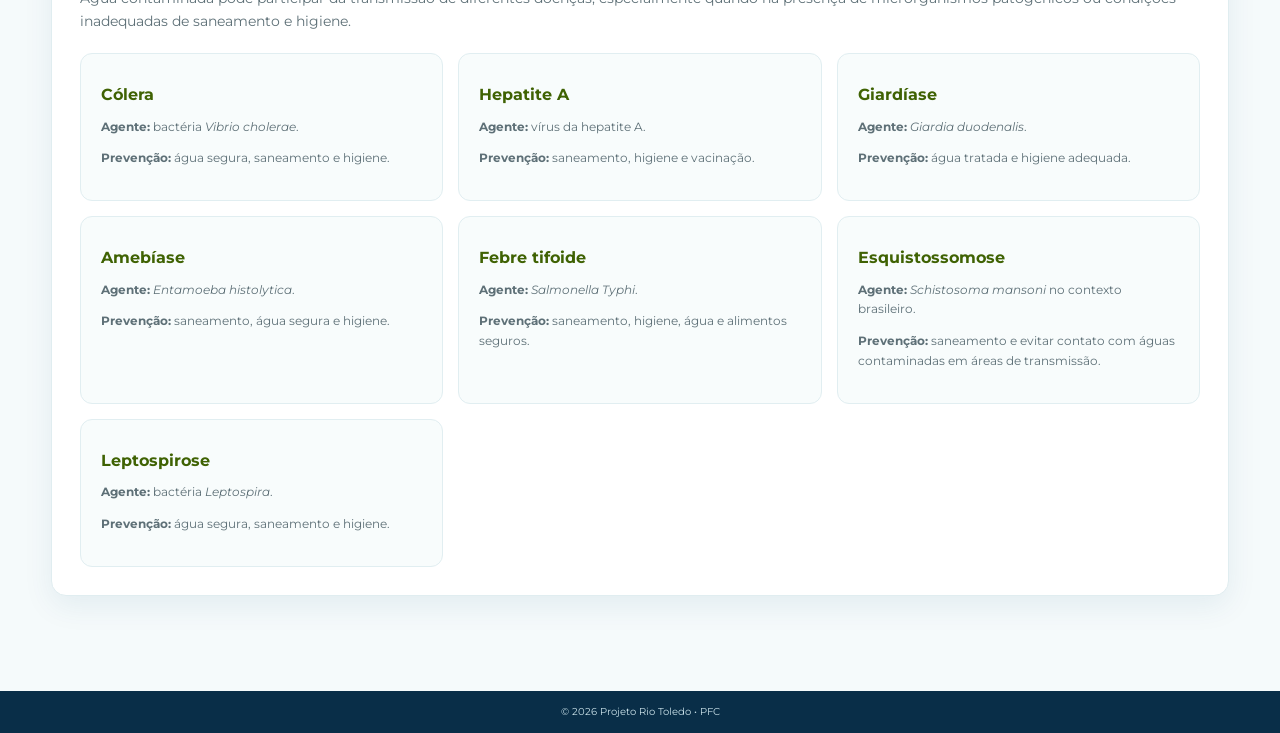
==== commit 7a1e9385: "Revise content in agua.html for clarity and detail Updated various sections to enhance clarity and d" ====
--- a/agua.html
+++ b/agua.html
@@ -3,6 +3,11 @@
   <head>
     <meta charset="UTF-8" />
     <meta name="viewport" content="width=device-width, initial-scale=1.0" />
+        <link
+      rel="shortcut icon"
+      href="img/AQUALI-TOLEDO (2).png"
+      type="image/x-icon"
+    />
     <title>A Água | Rio Toledo</title>
     <link rel="stylesheet" href="css/style.css" />
     <link
@@ -53,20 +58,19 @@
       <section class="container section content-section">
         <article class="content-card" id="importancia">
           <h2>
-            <i class="fa-solid fa-droplet title-symbol"></i> Importância da água
+          Importância da água
           </h2>
           <p>
             A água é essencial para a vida e participa de processos biológicos,
             ambientais, agrícolas, industriais e sociais. Rios, lagos,
-            reservatórios e águas subterrâneas sustentam ecossistemas e diversas
+            reservatórios, águas subterrâneas e aquíferos sustentam ecossistemas e diversas
             atividades humanas.
           </p>
           <div class="mini-grid">
             <div>
               <strong> Ecossistemas</strong>
               <p>
-                Ambientes aquáticos e terrestres dependem da disponibilidade de
-                água.
+                A água é fundamental para os ecossistemas porque sustenta todas as formas de vida e atua como a base física, química e climática do planeta.
               </p>
             </div>
             <div>
@@ -79,15 +83,13 @@
             <div>
               <strong> Sociedade</strong>
               <p>
-                Abastecimento, higiene e saneamento dependem dos recursos
-                hídricos.
+                A água é essencial para a sociedade porque sustenta a vida biológica, movimenta a economia e garante a estabilidade social e ambiental.
               </p>
             </div>
             <div>
               <strong> Ciência</strong>
               <p>
-                O monitoramento da água permite identificar alterações e
-                orientar ações.
+                Ela é a base de todas as formas de vida conhecidas e o solvente universal que viabiliza as reações químicas da biologia e da química.
               </p>
             </div>
           </div>
@@ -95,7 +97,7 @@
 
         <article class="content-card" id="ciclo">
           <h2>
-            <i class="fa-solid fa-arrows-rotate title-symbol"></i> Ciclo da água
+           Ciclo da água
           </h2>
           <p>
             O ciclo da água é o movimento contínuo da água entre a superfície
@@ -138,14 +140,14 @@
 
         <article class="content-card" id="reservatorios">
           <h2>
-            <i class="fa-solid fa-water title-symbol"></i> Maiores reservatórios
+            Maiores reservatórios
             de água doce
           </h2>
           <p>
             A maior parte da água do planeta é salgada. Entre os reservatórios
             de água doce, a maior parcela encontra-se congelada em geleiras e
-            calotas de gelo, seguida por águas subterrâneas. Lagos, rios,
-            umidade do solo e outros reservatórios representam frações menores.
+            calotas de gelo, seguida pelos aquíferos/reservatórios subterrâneos. Já os lagos, rios,
+            umidade do solo e outros reservatórios representam frações menores. Porém, a principal reserva de água doce líquida são os aquiferos, que abastecem a sociedade e os ecossistemas.
           </p>
           <div class="reservoir-grid">
             <div class="reservoir">
@@ -158,19 +160,19 @@
             </div>
             <div class="reservoir">
               <div class="reservoir-icon"></div>
-              <h3>Lagos e rios</h3>
-              <p>
-                Representam uma pequena fração da água doce, mas são
-                fundamentais para a sociedade e a biodiversidade.
+              <h3>Aquíferos</h3>
+              <p>
+                Principal fonte de água líquida do planeta Terra, sendo o
+                maior aquífero do mundo o Sistema Aquífero Grande Amazônia (SAGA),
+                pertencente ao Brasil.
               </p>
             </div>
             <div class="reservoir">
               <div class="reservoir-icon"></div>
-              <h3>Aquíferos</h3>
-              <p>
-                Representam a principal fonte de água do planeta Terra, sendo o
-                maior aquífero o Sistema Aquífero Grande Amazônia (SAGA),
-                pertencente ao Brasil.
+              <h3>Lagos e rios</h3>
+              <p>
+                Representam uma pequena fração da água doce, mas são
+                fundamentais para a sociedade e a biodiversidade. Como o Rio Toledo, que é o principal rio que abastece a cidade de Toledo.
               </p>
             </div>
           </div>
@@ -178,7 +180,7 @@
 
         <article class="content-card" id="doencas">
           <h2>
-            <i class="fa-solid fa-virus title-symbol"></i> Doenças relacionadas
+           Doenças relacionadas
             à água contaminada
           </h2>
           <p>
--- a/css/style.css
+++ b/css/style.css
@@ -642,14 +642,13 @@
 }
 .result-cards i {
   display: block;
-  color: var(--blue);
-  font-size: 25px;
+  color: var();
   margin-bottom: 8px;
 }
 .result-cards strong {
   display: block;
   color: var(--dark);
-  font-size: 32px;
+  font-size: 20px;
 }
 .result-cards span {
   font-size: 11px;
@@ -700,6 +699,57 @@
   align-items: center;
   justify-content: center;
   font-size: 27px;
+}
+.imagens.coleta {
+    display: flex;
+    justify-content: center;
+    align-items: center;
+    gap: 24px;
+    max-width: 1000px;
+    margin: 30px auto;
+    flex-wrap: wrap;
+}
+
+.imagens.coleta img {
+    width: 300px;
+    height: 220px;
+    object-fit: cover;
+    border-radius: 15px;
+}
+
+.imagens.tabelas.resultados {
+    display: grid;
+    grid-template-columns: repeat(2, 1fr);
+    gap: 30px;
+    width: 90%;
+    max-width: 1200px;
+    margin: 40px auto;
+}
+
+.imagens.tabelas.resultados img {
+    width: 100%;
+    height: auto;
+    display: block;
+}
+
+@media (max-width: 768px) {
+
+    .imagens.coleta {
+        gap: 16px;
+        width: 90%;
+    }
+
+    .imagens.coleta img {
+        width: 100%;
+        max-width: 350px;
+        height: auto;
+    }
+
+    .imagens.tabelas.resultados {
+        grid-template-columns: 1fr;
+        width: 90%;
+        gap: 25px;
+    }
 }
 .person-card h3 {
   color: var(--dark);
